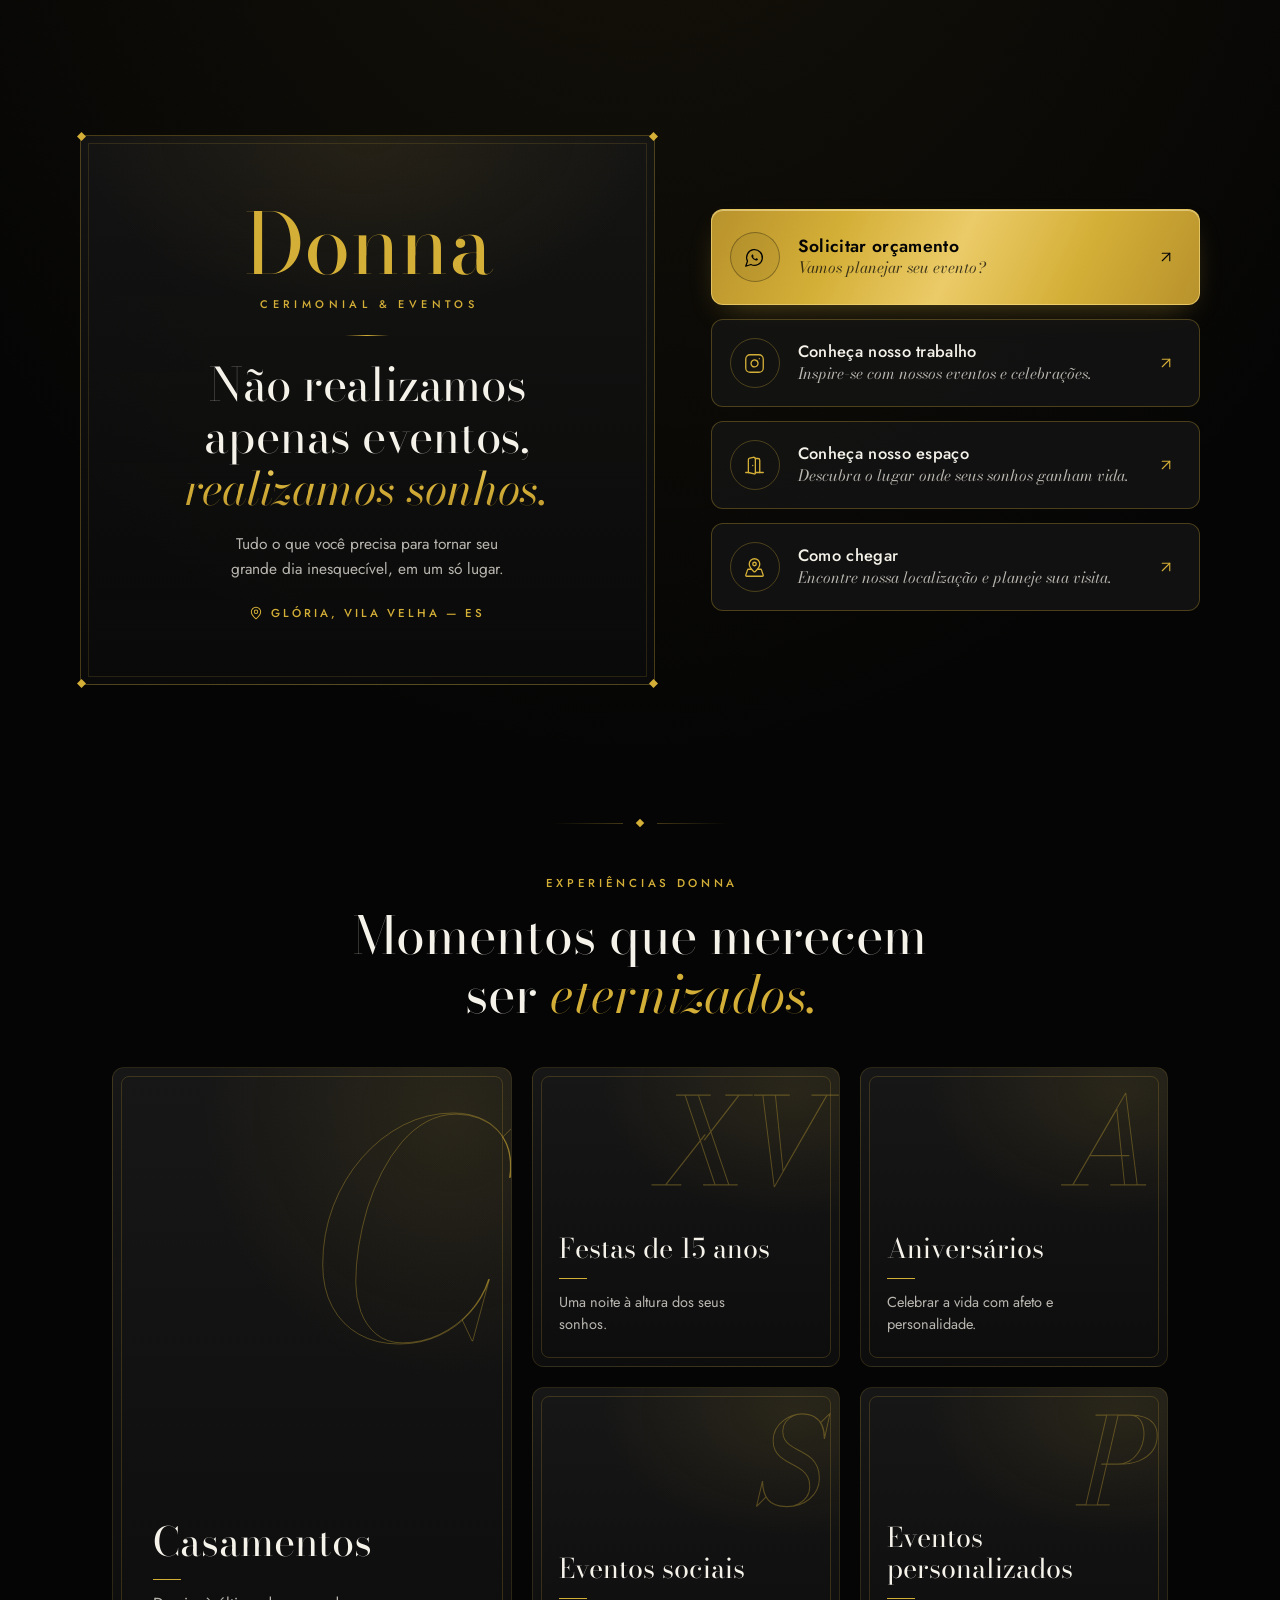
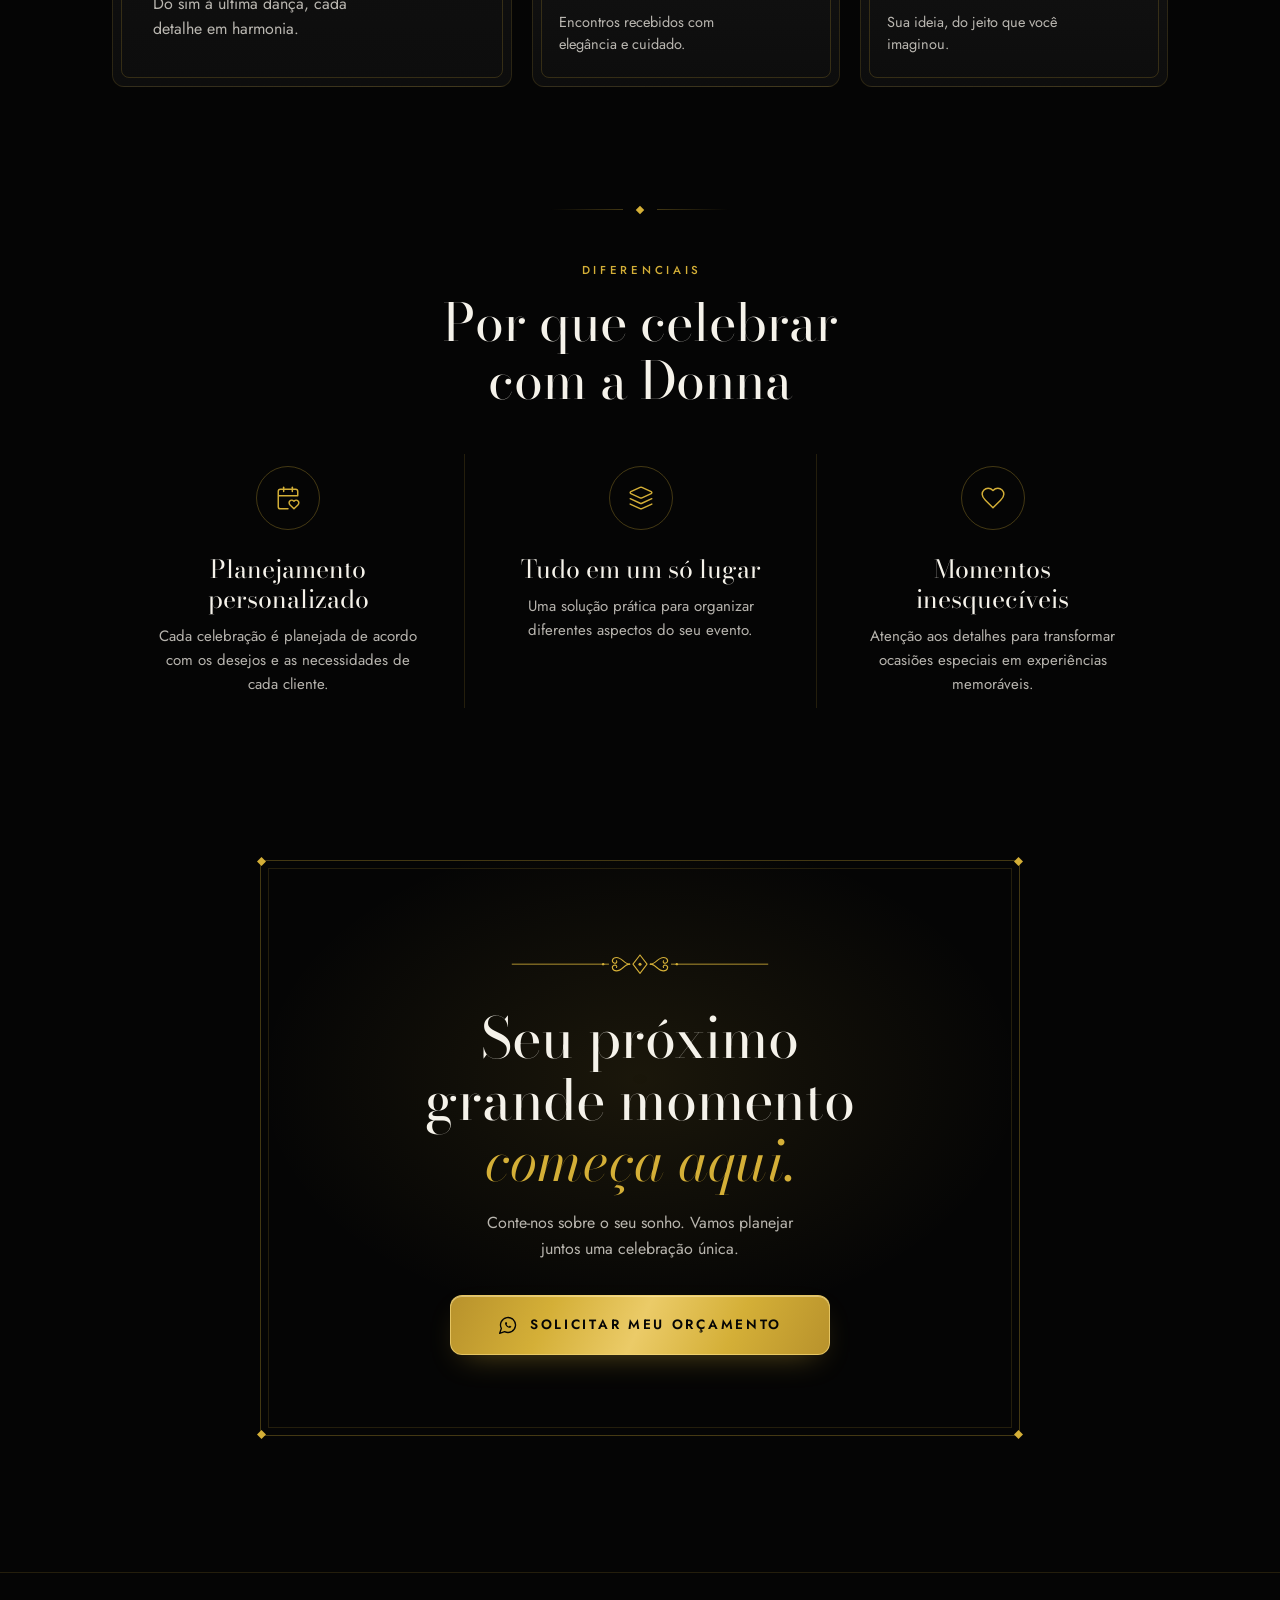
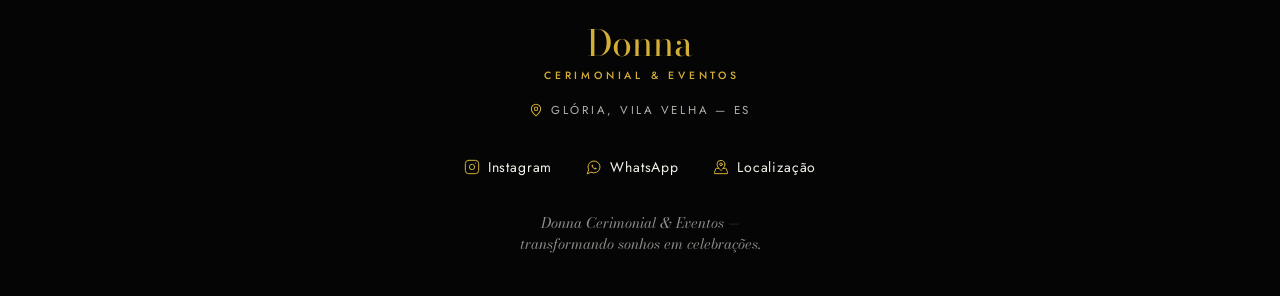
==== index.html @ 0dac5f66 "Bio link premium da Donna Cerimonial & Eventos Página estática (HTML + CSS + JS, sem build) pronta p" ====
<!doctype html>
<html lang="pt-BR">
<head>
  <meta charset="utf-8">
  <meta name="viewport" content="width=device-width, initial-scale=1, viewport-fit=cover">
  <title>Donna Cerimonial &amp; Eventos | Celebre seus sonhos</title>
  <meta name="description" content="Conheça a Donna Cerimonial &amp; Eventos, em Glória, Vila Velha — ES. Entre em contato, solicite seu orçamento e descubra como planejar uma celebração especial.">
  <meta name="theme-color" content="#050505">
  <meta name="color-scheme" content="dark">
  <meta name="format-detection" content="telephone=no">

  <!--
    Ao publicar em um domínio definitivo, troque os caminhos relativos abaixo
    por URLs absolutas (ex.: https://seudominio.com.br/assets/img/og-image.jpg)
    e descomente a linha canonical. Redes sociais exigem URL absoluta na imagem.
  -->
  <!-- <link rel="canonical" href="https://seudominio.com.br/"> -->
  <meta property="og:type" content="website">
  <meta property="og:locale" content="pt_BR">
  <meta property="og:site_name" content="Donna Cerimonial &amp; Eventos">
  <meta property="og:title" content="Donna Cerimonial &amp; Eventos | Celebre seus sonhos">
  <meta property="og:description" content="Conheça a Donna Cerimonial &amp; Eventos, em Glória, Vila Velha — ES. Entre em contato, solicite seu orçamento e descubra como planejar uma celebração especial.">
  <meta property="og:image" content="assets/img/og-image.jpg">
  <meta property="og:image:width" content="1200">
  <meta property="og:image:height" content="630">
  <meta property="og:image:alt" content="Donna Cerimonial &amp; Eventos — Não realizamos apenas eventos, realizamos sonhos.">
  <meta name="twitter:card" content="summary_large_image">
  <meta name="twitter:title" content="Donna Cerimonial &amp; Eventos | Celebre seus sonhos">
  <meta name="twitter:description" content="Conheça a Donna Cerimonial &amp; Eventos, em Glória, Vila Velha — ES. Solicite seu orçamento e planeje uma celebração especial.">
  <meta name="twitter:image" content="assets/img/og-image.jpg">

  <link rel="icon" href="favicon.svg" type="image/svg+xml">
  <link rel="icon" href="favicon-32.png" sizes="32x32" type="image/png">
  <link rel="apple-touch-icon" href="apple-touch-icon.png">

  <link rel="preload" href="assets/fonts/bodoni-moda-latin-opsz-normal.woff2" as="font" type="font/woff2" crossorigin>
  <link rel="preload" href="assets/fonts/bodoni-moda-latin-opsz-italic.woff2" as="font" type="font/woff2" crossorigin>
  <link rel="preload" href="assets/fonts/jost-latin-wght-normal.woff2" as="font" type="font/woff2" crossorigin>
  <link rel="stylesheet" href="assets/css/styles.css">

  <script>document.documentElement.classList.add('js');</script>

  <script type="application/ld+json">
  {
    "@context": "https://schema.org",
    "@type": "LocalBusiness",
    "name": "Donna Cerimonial & Eventos",
    "description": "Cerimonial e eventos: casamentos, festas de 15 anos, aniversários, eventos sociais e personalizados.",
    "slogan": "Não realizamos apenas eventos, realizamos sonhos.",
    "telephone": "+55 27 99788-0077",
    "address": {
      "@type": "PostalAddress",
      "addressLocality": "Vila Velha",
      "addressRegion": "ES",
      "addressCountry": "BR"
    },
    "areaServed": "Vila Velha — ES",
    "sameAs": ["https://www.instagram.com/donnacerimonial.eventos/"]
  }
  </script>

  <!--
    ANALYTICS / META PIXEL (desativados)
    Nenhum rastreamento é carregado nesta página. Para ativar, cole aqui o
    snippet oficial do Google Analytics 4 (gtag.js) e/ou do Meta Pixel, de
    preferência após obter o consentimento do visitante (LGPD).
    Os cliques em links com o atributo data-track já são encaminhados para
    gtag(), fbq() e window.dataLayer automaticamente quando eles existirem
    (veja assets/js/main.js).
  -->
</head>
<body>

  <!-- Biblioteca de ícones (Lucide, ISC) e ornamentos -->
  <svg class="sprite" aria-hidden="true" focusable="false">
    <symbol id="i-whatsapp" viewBox="0 0 24 24">
      <path d="M7.9 20A9 9 0 1 0 4 16.1L2 22Z"/>
      <path fill="currentColor" stroke="none" transform="translate(12.15 12.1) scale(.62) translate(-12 -12.2)" d="M17.472 14.382c-.297-.149-1.758-.867-2.03-.967-.273-.099-.471-.148-.67.15-.197.297-.767.966-.94 1.164-.173.199-.347.223-.644.075-.297-.15-1.255-.463-2.39-1.475-.883-.788-1.48-1.761-1.653-2.059-.173-.297-.018-.458.13-.606.134-.133.298-.347.446-.52.149-.174.198-.298.298-.497.099-.198.05-.371-.025-.52-.075-.149-.669-1.612-.916-2.207-.242-.579-.487-.5-.669-.51-.173-.008-.371-.01-.57-.01-.198 0-.52.074-.792.372-.272.297-1.04 1.016-1.04 2.479 0 1.462 1.065 2.875 1.213 3.074.149.198 2.096 3.2 5.077 4.487.709.306 1.262.489 1.694.625.712.227 1.36.195 1.871.118.571-.085 1.758-.719 2.006-1.413.248-.694.248-1.289.173-1.413-.074-.124-.272-.198-.57-.347z"/>
    </symbol>
    <symbol id="i-instagram" viewBox="0 0 24 24">
      <rect width="20" height="20" x="2" y="2" rx="5" ry="5"/>
      <path d="M16 11.37A4 4 0 1 1 12.63 8 4 4 0 0 1 16 11.37z"/>
      <line x1="17.5" x2="17.51" y1="6.5" y2="6.5"/>
    </symbol>
    <symbol id="i-door-open" viewBox="0 0 24 24">
      <path d="M13 4h3a2 2 0 0 1 2 2v14"/>
      <path d="M2 20h3"/>
      <path d="M13 20h9"/>
      <path d="M10 12v.01"/>
      <path d="M13 4.562v16.157a1 1 0 0 1-1.242.97L5 20V5.562a2 2 0 0 1 1.515-1.94l4-1A2 2 0 0 1 13 4.561Z"/>
    </symbol>
    <symbol id="i-map-pinned" viewBox="0 0 24 24">
      <path d="M18 8c0 3.613-3.869 7.429-5.393 8.795a1 1 0 0 1-1.214 0C9.87 15.429 6 11.613 6 8a6 6 0 0 1 12 0"/>
      <circle cx="12" cy="8" r="2"/>
      <path d="M8.714 14h-3.71a1 1 0 0 0-.948.683l-2.004 6A1 1 0 0 0 3 22h18a1 1 0 0 0 .948-1.316l-2-6a1 1 0 0 0-.949-.684h-3.712"/>
    </symbol>
    <symbol id="i-map-pin" viewBox="0 0 24 24">
      <path d="M20 10c0 4.993-5.539 10.193-7.399 11.799a1 1 0 0 1-1.202 0C9.539 20.193 4 14.993 4 10a8 8 0 0 1 16 0"/>
      <circle cx="12" cy="10" r="3"/>
    </symbol>
    <symbol id="i-arrow-up-right" viewBox="0 0 24 24">
      <path d="M7 7h10v10"/>
      <path d="M7 17 17 7"/>
    </symbol>
    <symbol id="i-calendar-heart" viewBox="0 0 24 24">
      <path d="M3 10h18V6a2 2 0 0 0-2-2H5a2 2 0 0 0-2 2v14a2 2 0 0 0 2 2h7"/>
      <path d="M8 2v4"/>
      <path d="M16 2v4"/>
      <path d="M21.29 14.7a2.43 2.43 0 0 0-2.65-.52c-.3.12-.57.3-.8.53l-.34.34-.35-.34a2.43 2.43 0 0 0-2.65-.53c-.3.12-.56.3-.79.53-.95.94-1 2.53.2 3.74L17.5 22l3.6-3.55c1.2-1.21 1.14-2.8.19-3.74Z"/>
    </symbol>
    <symbol id="i-layers" viewBox="0 0 24 24">
      <path d="m12.83 2.18a2 2 0 0 0-1.66 0L2.6 6.08a1 1 0 0 0 0 1.83l8.58 3.91a2 2 0 0 0 1.66 0l8.58-3.9a1 1 0 0 0 0-1.83Z"/>
      <path d="m22 17.65-9.17 4.16a2 2 0 0 1-1.66 0L2 17.65"/>
      <path d="m22 12.65-9.17 4.16a2 2 0 0 1-1.66 0L2 12.65"/>
    </symbol>
    <symbol id="i-heart" viewBox="0 0 24 24">
      <path d="M19 14c1.49-1.46 3-3.21 3-5.5A5.5 5.5 0 0 0 16.5 3c-1.76 0-3 .5-4.5 2-1.5-1.5-2.74-2-4.5-2A5.5 5.5 0 0 0 2 8.5c0 2.3 1.5 4.05 3 5.5l7 7Z"/>
    </symbol>

    <!-- Ornamento clássico: arabescos simétricos com losango central -->
    <symbol id="o-flourish" viewBox="0 0 240 28">
      <path d="M120 5.5 126.5 14 120 22.5 113.5 14Z"/>
      <circle cx="120" cy="14" r="1.4" fill="currentColor" stroke="none"/>
      <g id="o-flourish-half">
        <path d="M129.5 14c5 0 7-6.2 12.2-6.2 3.9 0 5 4 2.3 5.1-1.8.7-3.2-.6-2.3-2"/>
        <path d="M129.5 14c5 0 7 6.2 12.2 6.2 3.9 0 5-4 2.3-5.1-1.8-.7-3.2.6-2.3 2"/>
        <path d="M149 14h89" stroke-width=".75"/>
        <circle cx="154" cy="14" r="1.1" fill="currentColor" stroke="none"/>
      </g>
      <use href="#o-flourish-half" transform="matrix(-1 0 0 1 240 0)"/>
    </symbol>
  </svg>

  <main id="conteudo">

    <!-- 1 · APRESENTAÇÃO -->
    <section class="hero" aria-labelledby="marca">
      <div class="hero__spread">

        <div class="invite frame">

          <!-- Logo original: salve o arquivo em assets/img/logo.png (fundo transparente ou preto). -->
          <img class="invite__logo" src="assets/img/logo.png" alt="" decoding="async" fetchpriority="high" onerror="this.remove()">

          <h1 class="brand" id="marca">
            <span class="brand__name">Donna</span>
            <span class="brand__kind">Cerimonial &amp; Eventos</span>
          </h1>

          <p class="invite__headline">
            Não realizamos apenas eventos, <em class="foil">realizamos sonhos.</em>
          </p>

          <p class="invite__lead">Tudo o que você precisa para tornar seu grande dia inesquecível, em um só lugar.</p>

          <p class="invite__place">
            <svg class="icon" aria-hidden="true"><use href="#i-map-pin"/></svg>
            Glória, Vila Velha — ES
          </p>
        </div>

        <!-- 2 · LINKS PRINCIPAIS -->
        <nav class="links" aria-label="Contato e localização">
          <ul class="links__list">
            <li>
              <a class="link link--primary" data-track="whatsapp_orcamento_topo"
                 href="https://api.whatsapp.com/send/?phone=5527997880077&amp;text=Ol%C3%A1!%20Conheci%20a%20Donna%20Cerimonial%20%26%20Eventos%20pelo%20Instagram%20e%20gostaria%20de%20solicitar%20um%20or%C3%A7amento%20para%20meu%20evento.&amp;type=phone_number&amp;app_absent=0"
                 target="_blank" rel="noopener">
                <span class="link__icon"><svg class="icon" aria-hidden="true"><use href="#i-whatsapp"/></svg></span>
                <span class="link__text">
                  <span class="link__title">Solicitar orçamento</span>
                  <span class="link__hint">Vamos planejar seu evento?</span>
                </span>
                <svg class="icon link__arrow" aria-hidden="true"><use href="#i-arrow-up-right"/></svg>
                <span class="sr-only">(abre o WhatsApp)</span>
              </a>
            </li>
            <li>
              <a class="link" data-track="instagram_trabalho"
                 href="https://www.instagram.com/donnacerimonial.eventos/"
                 target="_blank" rel="noopener">
                <span class="link__icon"><svg class="icon" aria-hidden="true"><use href="#i-instagram"/></svg></span>
                <span class="link__text">
                  <span class="link__title">Conheça nosso trabalho</span>
                  <span class="link__hint">Inspire-se com nossos eventos e celebrações.</span>
                </span>
                <svg class="icon link__arrow" aria-hidden="true"><use href="#i-arrow-up-right"/></svg>
                <span class="sr-only">(abre o Instagram)</span>
              </a>
            </li>
            <li>
              <a class="link" data-track="google_espaco"
                 href="https://share.google/H26QlBT8dR2Lc7eBj"
                 target="_blank" rel="noopener">
                <span class="link__icon"><svg class="icon" aria-hidden="true"><use href="#i-door-open"/></svg></span>
                <span class="link__text">
                  <span class="link__title">Conheça nosso espaço</span>
                  <span class="link__hint">Descubra o lugar onde seus sonhos ganham vida.</span>
                </span>
                <svg class="icon link__arrow" aria-hidden="true"><use href="#i-arrow-up-right"/></svg>
                <span class="sr-only">(abre o Google)</span>
              </a>
            </li>
            <li>
              <a class="link" data-track="google_como_chegar"
                 href="https://share.google/H26QlBT8dR2Lc7eBj"
                 target="_blank" rel="noopener">
                <span class="link__icon"><svg class="icon" aria-hidden="true"><use href="#i-map-pinned"/></svg></span>
                <span class="link__text">
                  <span class="link__title">Como chegar</span>
                  <span class="link__hint">Encontre nossa localização e planeje sua visita.</span>
                </span>
                <svg class="icon link__arrow" aria-hidden="true"><use href="#i-arrow-up-right"/></svg>
                <span class="sr-only">(abre o Google)</span>
              </a>
            </li>
          </ul>
        </nav>

      </div>
    </section>

    <div class="rule" aria-hidden="true" data-reveal><span></span></div>

    <!-- 3 · EXPERIÊNCIAS DONNA -->
    <section class="experiences" aria-labelledby="experiencias-titulo">
      <header class="section-head" data-reveal>
        <p class="eyebrow">Experiências Donna</p>
        <h2 class="section-title" id="experiencias-titulo">Momentos que merecem ser <em>eternizados.</em></h2>
      </header>

      <!--
        FOTOS: para exibir uma fotografia real em um cartão, coloque o arquivo em
        assets/img/eventos/ e descomente o <img> dentro de .moment__media.
        Formato recomendado: WebP ou JPG, 1200 × 1500 px (retrato 4:5), até ~250 KB.
        Sem foto, o cartão mantém a composição tipográfica com monograma.
      -->
      <section class="moments" aria-label="Tipos de evento" tabindex="0" data-reveal-group>
        <ul class="moments__list">
          <li class="moment moment--feature" style="--i:0">
            <div class="moment__media">
              <!-- <img src="assets/img/eventos/casamentos.webp" alt="Descreva a foto real do casamento" width="1200" height="1500" loading="lazy" decoding="async"> -->
            </div>
            <span class="moment__mono" aria-hidden="true">C</span>
            <div class="moment__body">
              <h3 class="moment__title">Casamentos</h3>
              <p class="moment__text">Do sim à última dança, cada detalhe em harmonia.</p>
            </div>
          </li>
          <li class="moment" style="--i:1">
            <div class="moment__media">
              <!-- <img src="assets/img/eventos/15-anos.webp" alt="Descreva a foto real da festa de 15 anos" width="1200" height="1500" loading="lazy" decoding="async"> -->
            </div>
            <span class="moment__mono" aria-hidden="true">XV</span>
            <div class="moment__body">
              <h3 class="moment__title">Festas de 15 anos</h3>
              <p class="moment__text">Uma noite à altura dos seus sonhos.</p>
            </div>
          </li>
          <li class="moment" style="--i:2">
            <div class="moment__media">
              <!-- <img src="assets/img/eventos/aniversarios.webp" alt="Descreva a foto real do aniversário" width="1200" height="1500" loading="lazy" decoding="async"> -->
            </div>
            <span class="moment__mono" aria-hidden="true">A</span>
            <div class="moment__body">
              <h3 class="moment__title">Aniversários</h3>
              <p class="moment__text">Celebrar a vida com afeto e personalidade.</p>
            </div>
          </li>
          <li class="moment" style="--i:3">
            <div class="moment__media">
              <!-- <img src="assets/img/eventos/eventos-sociais.webp" alt="Descreva a foto real do evento social" width="1200" height="1500" loading="lazy" decoding="async"> -->
            </div>
            <span class="moment__mono" aria-hidden="true">S</span>
            <div class="moment__body">
              <h3 class="moment__title">Eventos sociais</h3>
              <p class="moment__text">Encontros recebidos com elegância e cuidado.</p>
            </div>
          </li>
          <li class="moment" style="--i:4">
            <div class="moment__media">
              <!-- <img src="assets/img/eventos/personalizados.webp" alt="Descreva a foto real do evento personalizado" width="1200" height="1500" loading="lazy" decoding="async"> -->
            </div>
            <span class="moment__mono" aria-hidden="true">P</span>
            <div class="moment__body">
              <h3 class="moment__title">Eventos personalizados</h3>
              <p class="moment__text">Sua ideia, do jeito que você imaginou.</p>
            </div>
          </li>
        </ul>
      </section>

      <p class="experiences__more" data-reveal>
        <a class="text-link" data-track="instagram_experiencias" href="https://www.instagram.com/donnacerimonial.eventos/" target="_blank" rel="noopener">
          Veja mais no Instagram
          <svg class="icon" aria-hidden="true"><use href="#i-arrow-up-right"/></svg>
        </a>
      </p>
    </section>

    <div class="rule" aria-hidden="true" data-reveal><span></span></div>

    <!-- 4 · DIFERENCIAIS -->
    <section class="values" aria-labelledby="diferenciais-titulo">
      <header class="section-head" data-reveal>
        <p class="eyebrow">Diferenciais</p>
        <h2 class="section-title" id="diferenciais-titulo">Por que celebrar com a Donna</h2>
      </header>

      <ul class="values__list">
        <li class="value" data-reveal style="--i:0">
          <span class="value__icon"><svg class="icon" aria-hidden="true"><use href="#i-calendar-heart"/></svg></span>
          <h3 class="value__title">Planejamento personalizado</h3>
          <p class="value__text">Cada celebração é planejada de acordo com os desejos e as necessidades de cada cliente.</p>
        </li>
        <li class="value" data-reveal style="--i:1">
          <span class="value__icon"><svg class="icon" aria-hidden="true"><use href="#i-layers"/></svg></span>
          <h3 class="value__title">Tudo em um só lugar</h3>
          <p class="value__text">Uma solução prática para organizar diferentes aspectos do seu evento.</p>
        </li>
        <li class="value" data-reveal style="--i:2">
          <span class="value__icon"><svg class="icon" aria-hidden="true"><use href="#i-heart"/></svg></span>
          <h3 class="value__title">Momentos inesquecíveis</h3>
          <p class="value__text">Atenção aos detalhes para transformar ocasiões especiais em experiências memoráveis.</p>
        </li>
      </ul>
    </section>

    <!-- 5 · CHAMADA FINAL -->
    <section class="closing" aria-labelledby="chamada-titulo">
      <div class="closing__inner frame">
        <svg class="ornament closing__ornament" viewBox="0 0 240 28" aria-hidden="true" data-reveal><use href="#o-flourish"/></svg>
        <h2 class="closing__title" id="chamada-titulo" data-reveal style="--i:1">Seu próximo grande momento <em>começa aqui.</em></h2>
        <p class="closing__text" data-reveal style="--i:2">Conte-nos sobre o seu sonho. Vamos planejar juntos uma celebração única.</p>
        <div data-reveal style="--i:3">
          <a class="cta" data-track="whatsapp_orcamento_final"
             href="https://api.whatsapp.com/send/?phone=5527997880077&amp;text=Ol%C3%A1!%20Conheci%20a%20Donna%20Cerimonial%20%26%20Eventos%20pelo%20Instagram%20e%20gostaria%20de%20solicitar%20um%20or%C3%A7amento%20para%20meu%20evento.&amp;type=phone_number&amp;app_absent=0"
             target="_blank" rel="noopener">
            <svg class="icon" aria-hidden="true"><use href="#i-whatsapp"/></svg>
            <span>Solicitar meu orçamento</span>
            <span class="sr-only">(abre o WhatsApp)</span>
          </a>
        </div>
      </div>
    </section>
  </main>

  <!-- 6 · RODAPÉ -->
  <footer class="footer">
    <img class="footer__logo" src="assets/img/logo.png" alt="Donna Cerimonial &amp; Eventos" loading="lazy" decoding="async" onerror="this.remove()">
    <p class="footer__wordmark" aria-hidden="true">Donna <span>Cerimonial &amp; Eventos</span></p>

    <p class="footer__place">
      <svg class="icon" aria-hidden="true"><use href="#i-map-pin"/></svg>
      Glória, Vila Velha — ES
    </p>

    <ul class="footer__links">
      <li>
        <a data-track="instagram_rodape" href="https://www.instagram.com/donnacerimonial.eventos/" target="_blank" rel="noopener">
          <svg class="icon" aria-hidden="true"><use href="#i-instagram"/></svg>Instagram
        </a>
      </li>
      <li>
        <a data-track="whatsapp_rodape" href="https://api.whatsapp.com/send/?phone=5527997880077&amp;text=Ol%C3%A1!%20Conheci%20a%20Donna%20Cerimonial%20%26%20Eventos%20pelo%20Instagram%20e%20gostaria%20de%20solicitar%20um%20or%C3%A7amento%20para%20meu%20evento.&amp;type=phone_number&amp;app_absent=0" target="_blank" rel="noopener">
          <svg class="icon" aria-hidden="true"><use href="#i-whatsapp"/></svg>WhatsApp
        </a>
      </li>
      <li>
        <a data-track="google_rodape" href="https://share.google/H26QlBT8dR2Lc7eBj" target="_blank" rel="noopener">
          <svg class="icon" aria-hidden="true"><use href="#i-map-pinned"/></svg>Localização
        </a>
      </li>
    </ul>

    <p class="footer__note">Donna Cerimonial &amp; Eventos — transformando sonhos em celebrações.</p>
  </footer>

  <script src="assets/js/main.js" defer></script>
</body>
</html>
---- assets/css/styles.css ----
/* ==========================================================================
   Donna Cerimonial & Eventos — Bio Link
   Direção: convite de casamento de luxo · hot stamping dourado sobre preto
   ========================================================================== */

/* Fontes (SIL Open Font License) ------------------------------------------ */
@font-face {
  font-family: "Bodoni Moda";
  font-style: normal;
  font-weight: 400 900;
  font-display: swap;
  src: url("../fonts/bodoni-moda-latin-opsz-normal.woff2") format("woff2-variations"),
       url("../fonts/bodoni-moda-latin-opsz-normal.woff2") format("woff2");
}
@font-face {
  font-family: "Bodoni Moda";
  font-style: italic;
  font-weight: 400 900;
  font-display: swap;
  src: url("../fonts/bodoni-moda-latin-opsz-italic.woff2") format("woff2-variations"),
       url("../fonts/bodoni-moda-latin-opsz-italic.woff2") format("woff2");
}
@font-face {
  font-family: "Jost";
  font-style: normal;
  font-weight: 100 900;
  font-display: swap;
  src: url("../fonts/jost-latin-wght-normal.woff2") format("woff2-variations"),
       url("../fonts/jost-latin-wght-normal.woff2") format("woff2");
}

/* Tokens ------------------------------------------------------------------- */
:root {
  --ink: #050505;
  --graphite: #151515;
  --gold: #D4AF37;
  --gold-light: #F5D778;
  --gold-deep: #8F671C;
  --ivory: #F5F2EA;

  --ivory-soft: rgba(245, 242, 234, .74);
  --ivory-faint: rgba(245, 242, 234, .58);
  --line: rgba(212, 175, 55, .30);
  --line-soft: rgba(212, 175, 55, .15);

  --gold-foil: linear-gradient(115deg, #B8922C 0%, #D4AF37 26%, #EBCB68 50%, #D4AF37 74%, #B8922C 100%);

  --serif: "Bodoni Moda", "Bodoni 72", Didot, "Times New Roman", serif;
  --sans: "Jost", "Futura", "Century Gothic", system-ui, sans-serif;

  --gutter: 18px;
  --radius: 12px;
  --ease: cubic-bezier(.2, .7, .2, 1);
}

/* Base --------------------------------------------------------------------- */
*,
*::before,
*::after { box-sizing: border-box; }

html {
  -webkit-text-size-adjust: 100%;
  text-size-adjust: 100%;
}

body {
  margin: 0;
  min-height: 100vh;
  background:
    radial-gradient(110% 55% at 50% -12%, rgba(212, 175, 55, .09), transparent 62%),
    var(--ink);
  color: var(--ivory);
  font-family: var(--sans);
  font-size: 16px;
  line-height: 1.6;
  font-weight: 400;
  -webkit-font-smoothing: antialiased;
  -moz-osx-font-smoothing: grayscale;
  overflow-x: hidden;
}

@supports (overflow-x: clip) {
  body { overflow-x: clip; }
}

h1, h2, h3, p, ul, figure { margin: 0; }
ul { padding: 0; list-style: none; }
img { display: block; max-width: 100%; }
a { color: inherit; -webkit-tap-highlight-color: transparent; }

::selection { background: rgba(212, 175, 55, .35); color: var(--ivory); }

:focus-visible {
  outline: 2px solid var(--gold-light);
  outline-offset: 3px;
}

.sprite {
  position: absolute;
  width: 0;
  height: 0;
  overflow: hidden;
}

.sr-only {
  position: absolute;
  width: 1px;
  height: 1px;
  padding: 0;
  margin: -1px;
  overflow: hidden;
  clip: rect(0 0 0 0);
  white-space: nowrap;
  border: 0;
}

.icon {
  width: 1em;
  height: 1em;
  flex: none;
  fill: none;
  stroke: currentColor;
  stroke-width: 1.5;
  stroke-linecap: round;
  stroke-linejoin: round;
}

/* Moldura de convite (borda dupla + losangos nos cantos) -------------------- */
.frame {
  position: relative;
  border: 1px solid var(--line);
  background:
    radial-gradient(70% 45% at 50% 0%, rgba(212, 175, 55, .09), transparent 72%),
    linear-gradient(180deg, rgba(21, 21, 21, .92), rgba(11, 11, 11, .78));
}

.frame::before {
  content: "";
  position: absolute;
  inset: 7px;
  border: 1px solid var(--line-soft);
  pointer-events: none;
}

.frame::after {
  content: "";
  position: absolute;
  inset: -4px;
  pointer-events: none;
  background-image:
    url("data:image/svg+xml,%3Csvg xmlns='http://www.w3.org/2000/svg' viewBox='0 0 10 10'%3E%3Cpath d='M5 0 10 5 5 10 0 5Z' fill='%23D4AF37'/%3E%3C/svg%3E"),
    url("data:image/svg+xml,%3Csvg xmlns='http://www.w3.org/2000/svg' viewBox='0 0 10 10'%3E%3Cpath d='M5 0 10 5 5 10 0 5Z' fill='%23D4AF37'/%3E%3C/svg%3E"),
    url("data:image/svg+xml,%3Csvg xmlns='http://www.w3.org/2000/svg' viewBox='0 0 10 10'%3E%3Cpath d='M5 0 10 5 5 10 0 5Z' fill='%23D4AF37'/%3E%3C/svg%3E"),
    url("data:image/svg+xml,%3Csvg xmlns='http://www.w3.org/2000/svg' viewBox='0 0 10 10'%3E%3Cpath d='M5 0 10 5 5 10 0 5Z' fill='%23D4AF37'/%3E%3C/svg%3E");
  background-position: 0 0, 100% 0, 0 100%, 100% 100%;
  background-size: 9px 9px;
  background-repeat: no-repeat;
}

/* Texto em hot stamping dourado -------------------------------------------- */
.foil {
  font-style: italic;
  color: var(--gold);
}

@supports ((-webkit-background-clip: text) or (background-clip: text)) {
  .foil {
    background-image:
      linear-gradient(105deg, transparent 43%, rgba(255, 247, 222, .95) 50%, transparent 57%),
      linear-gradient(180deg, var(--gold-light) 0%, var(--gold) 48%, #B48E2C 100%);
    background-size: 300% 100%, 100% 100%;
    background-position: 0% 0, 0 0;
    background-repeat: no-repeat;
    -webkit-background-clip: text;
    background-clip: text;
    color: transparent;
    -webkit-text-fill-color: transparent;
    /* evita o corte das hastes do itálico */
    padding-right: .06em;
    -webkit-box-decoration-break: clone;
    box-decoration-break: clone;
  }
}

/* ==========================================================================
   1 · Apresentação
   ========================================================================== */
.hero {
  padding: max(18px, env(safe-area-inset-top)) var(--gutter) 0;
}

.hero__spread {
  display: grid;
  gap: 16px;
  max-width: 520px;
  margin: 0 auto;
}

.invite {
  padding: 40px 22px 32px;
  text-align: center;
}

.invite__logo {
  height: 116px;
  width: auto;
  max-width: 78%;
  margin: 0 auto 22px;
  object-fit: contain;
}

/* Com logo: o nome vira uma linha discreta em versalete */
.brand {
  font-family: var(--sans);
  font-size: 11.5px;
  font-weight: 500;
  line-height: 1.5;
  letter-spacing: .34em;
  text-transform: uppercase;
  color: var(--gold);
  padding-left: .34em;
}

/* Sem logo: o nome assume a composição tipográfica principal */
.invite:not(:has(.invite__logo)) .brand__name {
  display: block;
  margin-bottom: 12px;
  font-family: var(--serif);
  font-size: clamp(56px, 16vw, 84px);
  font-weight: 400;
  line-height: .95;
  letter-spacing: .005em;
  text-transform: none;
}

.invite:not(:has(.invite__logo)) .brand__kind {
  display: block;
  font-size: 11px;
  letter-spacing: .4em;
}

.invite__headline {
  max-width: 15ch;
  margin: 0 auto;
  font-family: var(--serif);
  font-size: clamp(29px, 7.8vw, 46px);
  font-weight: 400;
  line-height: 1.14;
  letter-spacing: -.005em;
  text-wrap: balance;
}

.invite__headline::before {
  content: "";
  display: block;
  width: 44px;
  height: 1px;
  margin: 22px auto 22px;
  background: linear-gradient(90deg, transparent, var(--gold), transparent);
}

.invite__lead {
  max-width: 31ch;
  margin: 16px auto 0;
  color: var(--ivory-soft);
  font-size: 15.5px;
  line-height: 1.65;
  text-wrap: pretty;
}

.invite__place {
  display: inline-flex;
  align-items: center;
  gap: 8px;
  margin-top: 22px;
  color: var(--gold);
  font-size: 11.5px;
  font-weight: 500;
  letter-spacing: .26em;
  text-transform: uppercase;
}

.invite__place .icon {
  font-size: 14px;
  stroke-width: 1.75;
}

/* ==========================================================================
   2 · Links principais
   ========================================================================== */
.links__list {
  display: grid;
  gap: 12px;
}

.link {
  position: relative;
  display: flex;
  align-items: center;
  gap: 16px;
  min-height: 78px;
  padding: 14px 18px 14px 14px;
  overflow: hidden;
  border: 1px solid var(--line);
  border-radius: var(--radius);
  background: rgba(21, 21, 21, .78);
  color: var(--ivory);
  text-decoration: none;
  transition:
    border-color .45s var(--ease),
    background-color .45s var(--ease),
    box-shadow .45s var(--ease),
    transform .3s var(--ease);
}

.link__icon {
  display: grid;
  place-items: center;
  width: 46px;
  height: 46px;
  flex: none;
  border: 1px solid var(--line);
  border-radius: 50%;
  color: var(--gold);
  font-size: 21px;
  transition: border-color .45s var(--ease), background-color .45s var(--ease);
}

.link__icon .icon {
  transition: transform .5s var(--ease);
}

.link__text {
  display: flex;
  flex: 1;
  flex-direction: column;
  gap: 1px;
  min-width: 0;
}

.link__title {
  font-size: 16.5px;
  font-weight: 500;
  line-height: 1.3;
  letter-spacing: .02em;
}

.link__hint {
  color: var(--ivory-soft);
  font-family: var(--serif);
  font-size: 14.5px;
  font-style: italic;
  line-height: 1.35;
}

.link__arrow {
  color: var(--gold);
  font-size: 18px;
  transition: transform .45s var(--ease);
}

.link:active { transform: scale(.985); }

/* Botão principal: dourado, texto escuro */
.link--primary {
  min-height: 86px;
  border-color: rgba(245, 215, 120, .7);
  background: var(--gold-foil);
  color: var(--ink);
  box-shadow:
    inset 0 1px 0 rgba(255, 244, 210, .45),
    0 12px 32px -14px rgba(212, 175, 55, .45);
}

.link--primary .link__icon {
  border-color: rgba(5, 5, 5, .32);
  background: rgba(5, 5, 5, .05);
  color: var(--ink);
}

.link--primary .link__title {
  font-size: 17.5px;
  font-weight: 600;
}

.link--primary .link__hint { color: rgba(5, 5, 5, .74); }
.link--primary .link__arrow { color: var(--ink); }

/* Reflexo de luz que atravessa os botões dourados */
.link--primary::after,
.cta::after {
  content: "";
  position: absolute;
  inset: 0;
  background: linear-gradient(105deg, transparent 32%, rgba(255, 251, 236, .6) 50%, transparent 68%);
  transform: translateX(-120%);
  pointer-events: none;
}

@media (hover: hover) {
  .link:hover {
    border-color: rgba(212, 175, 55, .62);
    background-color: rgba(30, 28, 22, .92);
  }
  .link:hover .link__icon {
    border-color: var(--gold);
    background-color: rgba(212, 175, 55, .08);
  }
  .link:hover .link__icon .icon { transform: scale(1.08); }
  .link:hover .link__arrow { transform: translate(3px, -3px); }

  .link--primary:hover {
    border-color: var(--gold-light);
    background: var(--gold-foil);
    box-shadow:
      inset 0 1px 0 rgba(255, 244, 210, .55),
      0 0 0 1px rgba(245, 215, 120, .35),
      0 16px 44px -12px rgba(212, 175, 55, .6);
  }
  .link--primary:hover .link__icon {
    border-color: rgba(5, 5, 5, .55);
    background-color: rgba(5, 5, 5, .08);
  }

  .link--primary:hover::after,
  .cta:hover::after {
    transform: translateX(120%);
    transition: transform 1.1s var(--ease);
  }
}

/* ==========================================================================
   Divisor entre seções
   ========================================================================== */
.rule {
  display: flex;
  align-items: center;
  justify-content: center;
  gap: 14px;
  padding: 56px 0 0;
}

.rule::before,
.rule::after {
  content: "";
  width: 72px;
  height: 1px;
  transition: transform 1.2s var(--ease) .1s;
}

.rule::before {
  background: linear-gradient(90deg, transparent, var(--line));
  transform-origin: right;
}

.rule::after {
  background: linear-gradient(90deg, var(--line), transparent);
  transform-origin: left;
}

.rule span {
  width: 6px;
  height: 6px;
  background: var(--gold);
  transform: rotate(45deg);
}

/* ==========================================================================
   Cabeçalhos de seção
   ========================================================================== */
.section-head {
  max-width: 760px;
  margin: 0 auto 36px;
  padding: 0 var(--gutter);
  text-align: center;
}

.eyebrow {
  margin-bottom: 14px;
  padding-left: .32em;
  color: var(--gold);
  font-size: 11.5px;
  font-weight: 500;
  letter-spacing: .32em;
  text-transform: uppercase;
}

.section-title {
  font-family: var(--serif);
  font-size: clamp(31px, 8.2vw, 52px);
  font-weight: 400;
  line-height: 1.12;
  text-wrap: balance;
}

.section-title em,
.closing__title em {
  color: var(--gold);
  font-style: italic;
}

/* ==========================================================================
   3 · Experiências Donna
   ========================================================================== */
.experiences {
  padding-top: 40px;
}

/* Celular: cartões deslizáveis */
.moments {
  overflow-x: auto;
  overscroll-behavior-x: contain;
  scroll-snap-type: x mandatory;
  scroll-padding-inline: var(--gutter);
  scrollbar-width: none;
}

.moments::-webkit-scrollbar { display: none; }

.moments:focus-visible { outline-offset: -2px; }

.moments__list {
  display: flex;
  gap: 14px;
  width: max-content;
  padding: 2px var(--gutter) 6px;
}

.moment {
  position: relative;
  display: flex;
  flex-direction: column;
  justify-content: flex-end;
  width: min(74vw, 300px);
  aspect-ratio: 4 / 5;
  overflow: hidden;
  isolation: isolate;
  border: 1px solid var(--line-soft);
  border-radius: var(--radius);
  background:
    radial-gradient(90% 60% at 85% 8%, rgba(212, 175, 55, .10), transparent 70%),
    linear-gradient(180deg, #171717 0%, #0d0d0d 100%);
  scroll-snap-align: start;
}

.moment::after {
  content: "";
  position: absolute;
  inset: 8px;
  z-index: 2;
  border: 1px solid rgba(212, 175, 55, .2);
  border-radius: calc(var(--radius) - 4px);
  pointer-events: none;
}

.moment__media {
  position: absolute;
  inset: 0;
  z-index: -1;
}

.moment__media img {
  width: 100%;
  height: 100%;
  object-fit: cover;
  transition: transform 1.4s var(--ease);
}

.moment__media::after {
  content: "";
  position: absolute;
  inset: 0;
  background: linear-gradient(180deg, rgba(5, 5, 5, 0) 38%, rgba(5, 5, 5, .88) 100%);
  opacity: 0;
}

.moment:has(img) .moment__media::after { opacity: 1; }
.moment:has(img) .moment__mono { display: none; }

/* Monograma de papelaria fina, visível enquanto não há fotografia */
.moment__mono {
  position: absolute;
  top: 18px;
  right: 22px;
  z-index: -1;
  color: transparent;
  font-family: var(--serif);
  font-size: 168px;
  font-style: italic;
  line-height: 1;
  letter-spacing: -.04em;
  -webkit-text-stroke: 1px rgba(212, 175, 55, .34);
  user-select: none;
}

.moment__body {
  padding: 0 26px 30px;
}

.moment__title {
  font-family: var(--serif);
  font-size: 27px;
  font-weight: 400;
  line-height: 1.15;
}

.moment__title::after {
  content: "";
  display: block;
  width: 28px;
  height: 1px;
  margin: 14px 0 12px;
  background: var(--gold);
}

.moment__text {
  max-width: 24ch;
  color: var(--ivory-soft);
  font-size: 14.5px;
  line-height: 1.55;
}

@media (hover: hover) {
  .moment:hover .moment__media img { transform: scale(1.04); }
}

.experiences__more {
  margin-top: 30px;
  padding: 0 var(--gutter);
  text-align: center;
}

.text-link {
  display: inline-flex;
  align-items: center;
  gap: 10px;
  min-height: 44px;
  border-bottom: 1px solid var(--line);
  color: var(--gold);
  font-size: 12px;
  font-weight: 500;
  letter-spacing: .22em;
  text-decoration: none;
  text-transform: uppercase;
  transition: border-color .4s var(--ease), color .4s var(--ease);
}

.text-link .icon {
  font-size: 15px;
  transition: transform .45s var(--ease);
}

@media (hover: hover) {
  .text-link:hover {
    border-color: var(--gold);
    color: var(--gold-light);
  }
  .text-link:hover .icon { transform: translate(2px, -2px); }
}

/* ==========================================================================
   4 · Diferenciais
   ========================================================================== */
.values {
  padding-top: 40px;
  padding-bottom: 24px;
}

.values__list {
  max-width: 1120px;
  margin: 0 auto;
  padding: 0 var(--gutter);
}

.value {
  display: grid;
  grid-template-columns: 52px 1fr;
  column-gap: 18px;
  padding: 24px 4px;
  border-top: 1px solid var(--line-soft);
}

.value:last-child { border-bottom: 1px solid var(--line-soft); }

.value__icon {
  display: grid;
  place-items: center;
  grid-row: span 2;
  width: 52px;
  height: 52px;
  border: 1px solid var(--line);
  border-radius: 50%;
  color: var(--gold);
  font-size: 22px;
  transition: border-color .5s var(--ease), box-shadow .5s var(--ease);
}

.value__icon .icon {
  stroke-width: 1.35;
  transition: transform .5s var(--ease);
}

.value__title {
  margin-bottom: 6px;
  font-family: var(--serif);
  font-size: 22px;
  font-weight: 400;
  line-height: 1.2;
}

.value__text {
  color: var(--ivory-soft);
  font-size: 15px;
  line-height: 1.6;
}

@media (hover: hover) {
  .value:hover .value__icon {
    border-color: var(--gold);
    box-shadow: 0 0 0 6px rgba(212, 175, 55, .06);
  }
  .value:hover .value__icon .icon { transform: translateY(-2px); }
}

/* ==========================================================================
   5 · Chamada final
   ========================================================================== */
.closing {
  padding: 72px var(--gutter) 88px;
}

.closing__inner {
  max-width: 760px;
  margin: 0 auto;
  padding: 56px 18px 48px;
  text-align: center;
  background:
    radial-gradient(70% 60% at 50% 38%, rgba(212, 175, 55, .10), transparent 72%),
    var(--ink);
}

.closing__ornament {
  display: block;
  width: 216px;
  height: auto;
  margin: 0 auto 28px;
  overflow: visible;
  color: var(--gold);
  fill: none;
  stroke: currentColor;
  stroke-width: 1;
  stroke-linecap: round;
  stroke-linejoin: round;
}

.closing__title {
  max-width: 14ch;
  margin: 0 auto;
  font-family: var(--serif);
  font-size: clamp(32px, 8.6vw, 56px);
  font-weight: 400;
  line-height: 1.1;
  text-wrap: balance;
}

.closing__text {
  max-width: 32ch;
  margin: 18px auto 32px;
  color: var(--ivory-soft);
  font-size: 16px;
  line-height: 1.65;
  text-wrap: pretty;
}

.cta {
  position: relative;
  display: inline-flex;
  align-items: center;
  justify-content: center;
  gap: 12px;
  width: 100%;
  max-width: 380px;
  min-height: 60px;
  padding: 16px 20px;
  overflow: hidden;
  border: 1px solid rgba(245, 215, 120, .7);
  border-radius: var(--radius);
  background: var(--gold-foil);
  color: var(--ink);
  font-size: 13px;
  font-weight: 600;
  letter-spacing: .13em;
  white-space: nowrap;
  text-decoration: none;
  text-transform: uppercase;
  box-shadow:
    inset 0 1px 0 rgba(255, 244, 210, .45),
    0 12px 32px -14px rgba(212, 175, 55, .45);
  transition: box-shadow .45s var(--ease), transform .3s var(--ease);
}

.cta .icon {
  font-size: 20px;
  stroke-width: 1.6;
}

.cta:active { transform: scale(.985); }

@media (hover: hover) {
  .cta:hover {
    box-shadow:
      inset 0 1px 0 rgba(255, 244, 210, .55),
      0 0 0 1px rgba(245, 215, 120, .35),
      0 16px 44px -12px rgba(212, 175, 55, .6);
  }
}

/* ==========================================================================
   6 · Rodapé
   ========================================================================== */
.footer {
  padding: 52px var(--gutter) calc(40px + env(safe-area-inset-bottom));
  border-top: 1px solid var(--line-soft);
  text-align: center;
}

.footer__logo {
  height: 72px;
  width: auto;
  max-width: 60%;
  margin: 0 auto 18px;
  object-fit: contain;
}

.footer__wordmark {
  display: none;
  margin-bottom: 18px;
  color: var(--gold);
  font-family: var(--serif);
  font-size: 36px;
  line-height: 1;
}

.footer__wordmark span {
  display: block;
  margin-top: 10px;
  padding-left: .36em;
  font-family: var(--sans);
  font-size: 10.5px;
  font-weight: 500;
  letter-spacing: .36em;
  text-transform: uppercase;
}

.footer:not(:has(.footer__logo)) .footer__wordmark { display: block; }

.footer__place {
  display: inline-flex;
  align-items: center;
  gap: 8px;
  color: var(--ivory-soft);
  font-size: 11.5px;
  letter-spacing: .24em;
  text-transform: uppercase;
}

.footer__place .icon {
  color: var(--gold);
  font-size: 14px;
  stroke-width: 1.75;
}

.footer__links {
  display: flex;
  flex-wrap: wrap;
  justify-content: center;
  gap: 4px 6px;
  margin: 20px 0 24px;
}

.footer__links a {
  display: inline-flex;
  align-items: center;
  gap: 8px;
  min-height: 44px;
  padding: 0 14px;
  color: var(--ivory);
  font-size: 14px;
  letter-spacing: .06em;
  text-decoration: none;
  transition: color .35s var(--ease);
}

.footer__links .icon {
  color: var(--gold);
  font-size: 16px;
  transition: transform .45s var(--ease);
}

@media (hover: hover) {
  .footer__links a:hover { color: var(--gold-light); }
  .footer__links a:hover .icon { transform: translateY(-1px) scale(1.08); }
}

.footer__note {
  max-width: 30ch;
  margin: 0 auto;
  color: var(--ivory-faint);
  font-family: var(--serif);
  font-size: 14.5px;
  font-style: italic;
  line-height: 1.5;
}

/* ==========================================================================
   Movimento
   ========================================================================== */
@keyframes rise {
  from { opacity: 0; transform: translateY(14px); }
  to   { opacity: 1; transform: none; }
}

@keyframes fade {
  from { opacity: 0; }
  to   { opacity: 1; }
}

@keyframes foil-sweep {
  from { background-position: 100% 0, 0 0; }
  to   { background-position: 0% 0, 0 0; }
}

@keyframes sheen {
  from { transform: translateX(-120%); }
  to   { transform: translateX(120%); }
}

@media (prefers-reduced-motion: no-preference) {
  html { scroll-behavior: smooth; }

  /* Abertura: a moldura surge, depois a marca, o texto e os botões */
  .invite             { animation: fade 1.1s var(--ease) both; }
  .invite__logo       { animation: rise 1s var(--ease) .15s both; }
  .brand              { animation: rise 1s var(--ease) .3s both; }
  .invite__headline   { animation: rise 1s var(--ease) .45s both; }
  .invite__lead       { animation: rise 1s var(--ease) .6s both; }
  .invite__place      { animation: rise 1s var(--ease) .7s both; }
  .links__list > li   { animation: rise .9s var(--ease) both; }
  .links__list > li:nth-child(1) { animation-delay: .75s; }
  .links__list > li:nth-child(2) { animation-delay: .84s; }
  .links__list > li:nth-child(3) { animation-delay: .93s; }
  .links__list > li:nth-child(4) { animation-delay: 1.02s; }

  /* Um único reflexo de luz no título e, em seguida, no botão principal */
  .foil { animation: foil-sweep 1.8s ease-in-out 1.5s; }
  .link--primary::after { animation: sheen 1.3s var(--ease) 2.5s; }

  /* Revelação ao rolar (ativada pelo JavaScript) */
  .js [data-reveal],
  .js [data-reveal-group] > * > * {
    opacity: 0;
    transform: translateY(22px);
    transition:
      opacity .9s var(--ease) calc(var(--i, 0) * 90ms),
      transform .9s var(--ease) calc(var(--i, 0) * 90ms);
  }

  .js [data-reveal].is-in,
  .js [data-reveal-group].is-in > * > * {
    opacity: 1;
    transform: none;
  }

  /* Divisores: linhas que se abrem a partir do losango */
  .js .rule[data-reveal] { transform: none; }
  .js .rule[data-reveal]::before,
  .js .rule[data-reveal]::after { transform: scaleX(0); }
  .js .rule[data-reveal].is-in::before,
  .js .rule[data-reveal].is-in::after { transform: scaleX(1); }

  /* Ornamento final desenhado a traço */
  .js .closing__ornament[data-reveal] {
    stroke-dasharray: 160;
    stroke-dashoffset: 160;
    transition:
      opacity 1s var(--ease),
      transform 1s var(--ease),
      stroke-dashoffset 2.2s var(--ease) .15s;
  }
  .js .closing__ornament[data-reveal].is-in { stroke-dashoffset: 0; }
}

/* ==========================================================================
   Celulares estreitos (até 359px)
   ========================================================================== */
@media (max-width: 359px) {
  :root { --gutter: 14px; }

  .invite { padding: 34px 16px 28px; }
  .invite__headline { font-size: 27px; }
  .invite__lead { font-size: 15px; }
  .invite__place { letter-spacing: .2em; }

  .link { gap: 12px; padding: 12px 14px 12px 12px; }
  .link__icon { width: 40px; height: 40px; font-size: 19px; }
  .link__title { font-size: 15.5px; }
  .link--primary .link__title { font-size: 16px; }
  .link__hint { font-size: 13.5px; }

  .cta { padding: 16px 14px; font-size: 12px; letter-spacing: .1em; }
}

/* ==========================================================================
   Tablet
   ========================================================================== */
@media (min-width: 640px) {
  :root { --gutter: 32px; }

  .invite { padding: 52px 40px 40px; }
  .invite__logo { height: 132px; }

  .rule { padding-top: 72px; }
  .experiences,
  .values { padding-top: 48px; }
  .section-head { margin-bottom: 44px; }

  .closing { padding: 96px var(--gutter) 112px; }
  .closing__inner { padding: 72px 48px 64px; }

  .cta {
    padding: 16px 32px;
    font-size: 13.5px;
    letter-spacing: .2em;
  }
}

/* ==========================================================================
   Desktop
   ========================================================================== */
@media (min-width: 960px) {
  .hero { padding-top: 0; }

  /* Convite à esquerda, cartão de resposta à direita */
  .hero__spread {
    grid-template-columns: minmax(0, 1.08fr) minmax(0, .92fr);
    align-items: center;
    gap: 56px;
    max-width: 1120px;
    min-height: min(100vh, 780px);
    padding: 64px 0 24px;
  }

  .invite { padding: 68px 52px 56px; }
  .invite__logo { height: 150px; }

  .links__list { gap: 14px; }
  .link { min-height: 88px; padding: 18px 24px 18px 18px; gap: 18px; }
  .link--primary { min-height: 96px; }
  .link__icon { width: 50px; height: 50px; }
  .link__hint { font-size: 15.5px; }

  .rule { padding-top: 40px; }

  /* Grade editorial: casamentos em destaque */
  .moments { overflow: visible; }

  .moments__list {
    display: grid;
    grid-template-columns: minmax(0, 1.3fr) repeat(2, minmax(0, 1fr));
    grid-auto-rows: 300px;
    gap: 20px;
    width: auto;
    max-width: 1120px;
    margin: 0 auto;
    padding: 0 var(--gutter);
  }

  .moment {
    width: auto;
    aspect-ratio: auto;
  }

  .moment__mono { top: 14px; right: 18px; font-size: 120px; }

  .moment--feature { grid-row: span 2; }
  .moment--feature .moment__mono { font-size: 300px; }
  .moment--feature .moment__title { font-size: 40px; }
  .moment--feature .moment__body { padding: 0 40px 44px; }
  .moment--feature .moment__text { font-size: 16px; }

  .experiences__more { margin-top: 36px; }

  .values__list {
    display: grid;
    grid-template-columns: repeat(3, 1fr);
  }

  .value {
    display: block;
    padding: 12px 40px;
    border-top: 0;
    text-align: center;
  }

  .value:last-child { border-bottom: 0; }
  .value + .value { border-left: 1px solid var(--line-soft); }

  .value__icon {
    width: 64px;
    height: 64px;
    margin: 0 auto 24px;
    font-size: 26px;
  }

  .value__title { margin-bottom: 10px; font-size: 25px; }
  .value__text { max-width: 30ch; margin: 0 auto; }

  .closing { padding: 128px var(--gutter) 136px; }
  .closing__inner { padding: 88px 64px 80px; }
  .closing__ornament { width: 260px; }
}

/* ==========================================================================
   Movimento reduzido: tudo visível, sem animação
   ========================================================================== */
@media (prefers-reduced-motion: reduce) {
  *,
  *::before,
  *::after {
    animation: none !important;
    transition: none !important;
  }
}
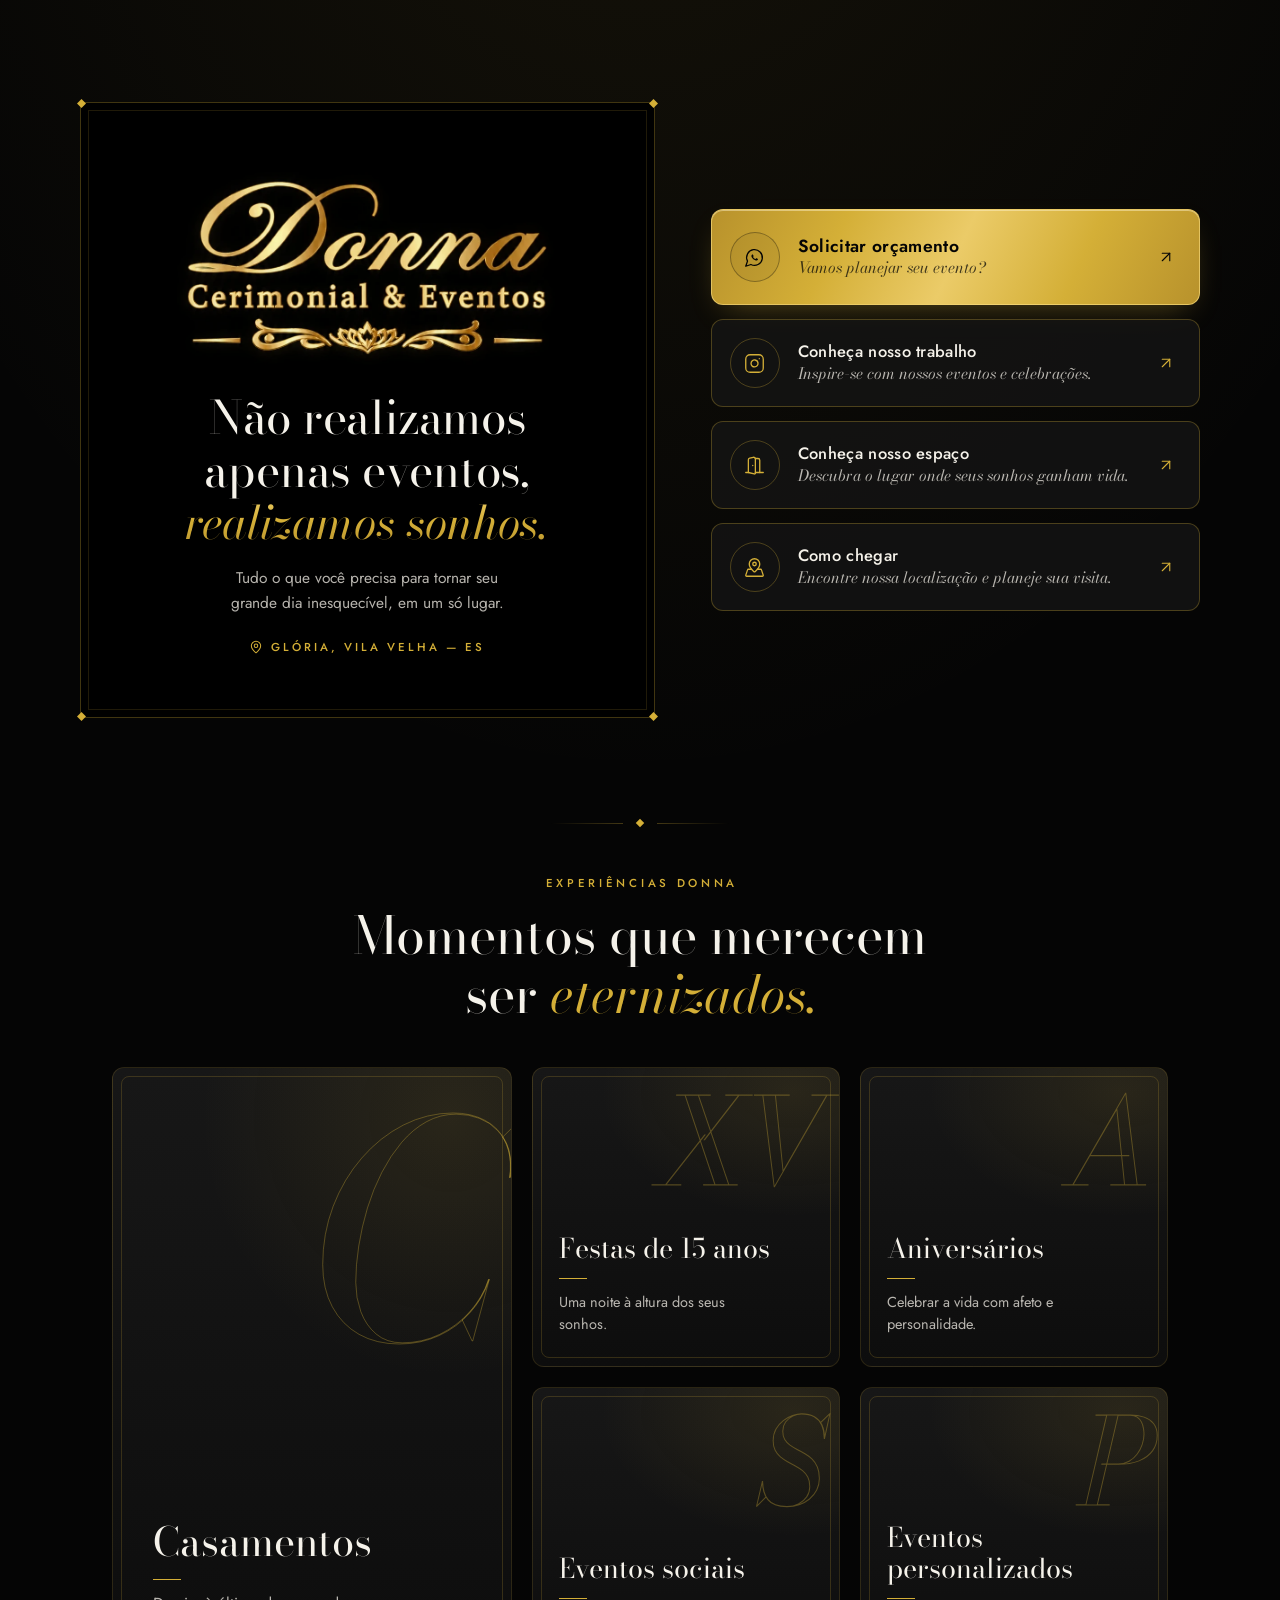
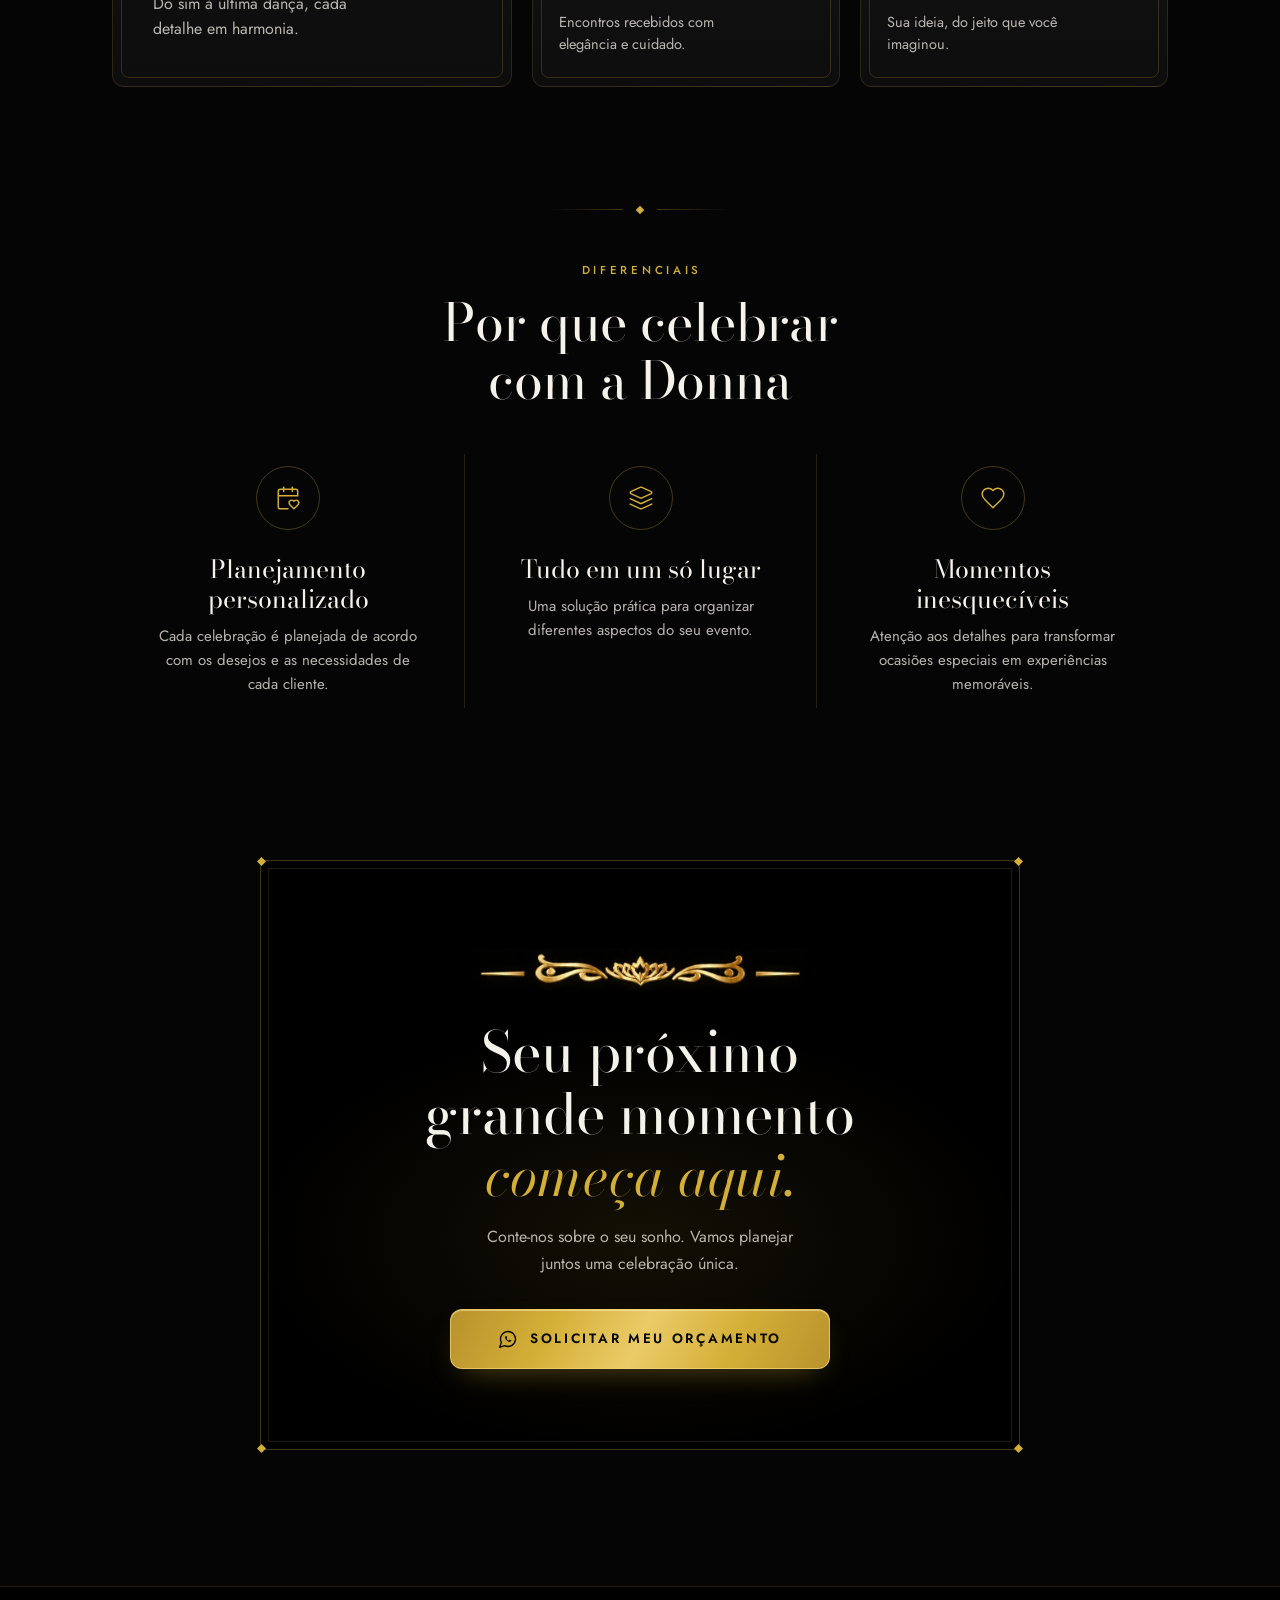
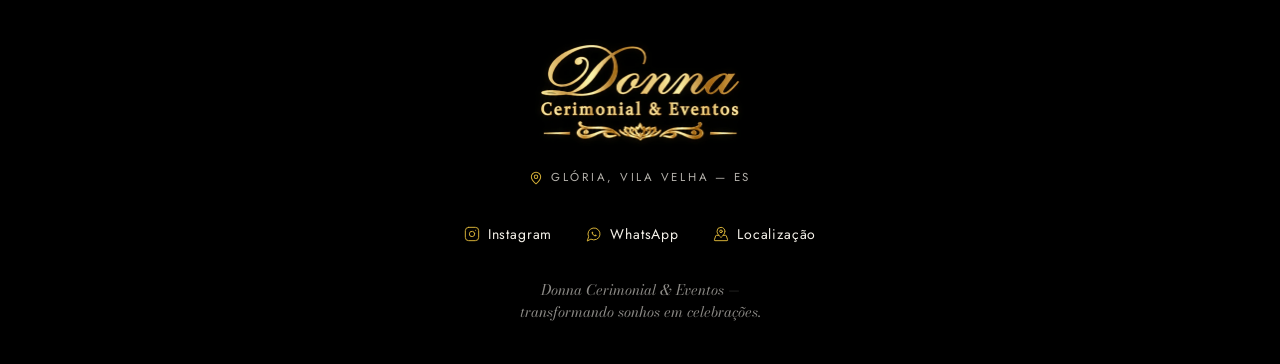
==== commit ab7fdee7: "Usa a logo original enviada pela Donna - Logo oficial como título principal (h1 com texto alternativ" ====
--- a/index.html
+++ b/index.html
@@ -29,13 +29,14 @@
   <meta name="twitter:description" content="Conheça a Donna Cerimonial &amp; Eventos, em Glória, Vila Velha — ES. Solicite seu orçamento e planeje uma celebração especial.">
   <meta name="twitter:image" content="assets/img/og-image.jpg">
 
-  <link rel="icon" href="favicon.svg" type="image/svg+xml">
   <link rel="icon" href="favicon-32.png" sizes="32x32" type="image/png">
+  <link rel="icon" href="icon-192.png" sizes="192x192" type="image/png">
   <link rel="apple-touch-icon" href="apple-touch-icon.png">
 
   <link rel="preload" href="assets/fonts/bodoni-moda-latin-opsz-normal.woff2" as="font" type="font/woff2" crossorigin>
   <link rel="preload" href="assets/fonts/bodoni-moda-latin-opsz-italic.woff2" as="font" type="font/woff2" crossorigin>
   <link rel="preload" href="assets/fonts/jost-latin-wght-normal.woff2" as="font" type="font/woff2" crossorigin>
+  <link rel="preload" href="assets/img/logo-donna.webp" as="image" type="image/webp" fetchpriority="high">
   <link rel="stylesheet" href="assets/css/styles.css">
 
   <script>document.documentElement.classList.add('js');</script>
@@ -71,7 +72,7 @@
 </head>
 <body>
 
-  <!-- Biblioteca de ícones (Lucide, ISC) e ornamentos -->
+  <!-- Biblioteca de ícones (Lucide, ISC) -->
   <svg class="sprite" aria-hidden="true" focusable="false">
     <symbol id="i-whatsapp" viewBox="0 0 24 24">
       <path d="M7.9 20A9 9 0 1 0 4 16.1L2 22Z"/>
@@ -117,18 +118,6 @@
       <path d="M19 14c1.49-1.46 3-3.21 3-5.5A5.5 5.5 0 0 0 16.5 3c-1.76 0-3 .5-4.5 2-1.5-1.5-2.74-2-4.5-2A5.5 5.5 0 0 0 2 8.5c0 2.3 1.5 4.05 3 5.5l7 7Z"/>
     </symbol>
 
-    <!-- Ornamento clássico: arabescos simétricos com losango central -->
-    <symbol id="o-flourish" viewBox="0 0 240 28">
-      <path d="M120 5.5 126.5 14 120 22.5 113.5 14Z"/>
-      <circle cx="120" cy="14" r="1.4" fill="currentColor" stroke="none"/>
-      <g id="o-flourish-half">
-        <path d="M129.5 14c5 0 7-6.2 12.2-6.2 3.9 0 5 4 2.3 5.1-1.8.7-3.2-.6-2.3-2"/>
-        <path d="M129.5 14c5 0 7 6.2 12.2 6.2 3.9 0 5-4 2.3-5.1-1.8-.7-3.2.6-2.3 2"/>
-        <path d="M149 14h89" stroke-width=".75"/>
-        <circle cx="154" cy="14" r="1.1" fill="currentColor" stroke="none"/>
-      </g>
-      <use href="#o-flourish-half" transform="matrix(-1 0 0 1 240 0)"/>
-    </symbol>
   </svg>
 
   <main id="conteudo">
@@ -139,12 +128,9 @@
 
         <div class="invite frame">
 
-          <!-- Logo original: salve o arquivo em assets/img/logo.png (fundo transparente ou preto). -->
-          <img class="invite__logo" src="assets/img/logo.png" alt="" decoding="async" fetchpriority="high" onerror="this.remove()">
-
+          <!-- Logo original, sem alterações (apenas recortada). A sombra preta do arquivo se funde ao fundo preto. -->
           <h1 class="brand" id="marca">
-            <span class="brand__name">Donna</span>
-            <span class="brand__kind">Cerimonial &amp; Eventos</span>
+            <img class="brand__logo" src="assets/img/logo-donna.webp" alt="Donna Cerimonial &amp; Eventos" width="843" height="432" fetchpriority="high" decoding="async">
           </h1>
 
           <p class="invite__headline">
@@ -329,7 +315,7 @@
     <!-- 5 · CHAMADA FINAL -->
     <section class="closing" aria-labelledby="chamada-titulo">
       <div class="closing__inner frame">
-        <svg class="ornament closing__ornament" viewBox="0 0 240 28" aria-hidden="true" data-reveal><use href="#o-flourish"/></svg>
+        <img class="closing__ornament" src="assets/img/logo-ornamento.webp" alt="" width="827" height="104" loading="lazy" decoding="async" data-reveal>
         <h2 class="closing__title" id="chamada-titulo" data-reveal style="--i:1">Seu próximo grande momento <em>começa aqui.</em></h2>
         <p class="closing__text" data-reveal style="--i:2">Conte-nos sobre o seu sonho. Vamos planejar juntos uma celebração única.</p>
         <div data-reveal style="--i:3">
@@ -347,8 +333,7 @@
 
   <!-- 6 · RODAPÉ -->
   <footer class="footer">
-    <img class="footer__logo" src="assets/img/logo.png" alt="Donna Cerimonial &amp; Eventos" loading="lazy" decoding="async" onerror="this.remove()">
-    <p class="footer__wordmark" aria-hidden="true">Donna <span>Cerimonial &amp; Eventos</span></p>
+    <img class="footer__logo" src="assets/img/logo-donna.webp" alt="Donna Cerimonial &amp; Eventos" width="843" height="432" loading="lazy" decoding="async">
 
     <p class="footer__place">
       <svg class="icon" aria-hidden="true"><use href="#i-map-pin"/></svg>
--- a/assets/css/styles.css
+++ b/assets/css/styles.css
@@ -37,6 +37,8 @@
   --gold-light: #F5D778;
   --gold-deep: #8F671C;
   --ivory: #F5F2EA;
+  /* Preto absoluto: só atrás da logo, para que a sombra original do arquivo desapareça */
+  --logo-backing: #000;
 
   --ivory-soft: rgba(245, 242, 234, .74);
   --ivory-faint: rgba(245, 242, 234, .58);
@@ -129,9 +131,7 @@
 .frame {
   position: relative;
   border: 1px solid var(--line);
-  background:
-    radial-gradient(70% 45% at 50% 0%, rgba(212, 175, 55, .09), transparent 72%),
-    linear-gradient(180deg, rgba(21, 21, 21, .92), rgba(11, 11, 11, .78));
+  background: var(--logo-backing);
 }
 
 .frame::before {
@@ -201,62 +201,26 @@
   text-align: center;
 }
 
-.invite__logo {
-  height: 116px;
-  width: auto;
-  max-width: 78%;
-  margin: 0 auto 22px;
-  object-fit: contain;
-}
-
-/* Com logo: o nome vira uma linha discreta em versalete */
+/* A logo original é o título principal da página */
 .brand {
-  font-family: var(--sans);
-  font-size: 11.5px;
-  font-weight: 500;
-  line-height: 1.5;
-  letter-spacing: .34em;
-  text-transform: uppercase;
-  color: var(--gold);
-  padding-left: .34em;
-}
-
-/* Sem logo: o nome assume a composição tipográfica principal */
-.invite:not(:has(.invite__logo)) .brand__name {
-  display: block;
-  margin-bottom: 12px;
-  font-family: var(--serif);
-  font-size: clamp(56px, 16vw, 84px);
-  font-weight: 400;
-  line-height: .95;
-  letter-spacing: .005em;
-  text-transform: none;
-}
-
-.invite:not(:has(.invite__logo)) .brand__kind {
-  display: block;
-  font-size: 11px;
-  letter-spacing: .4em;
+  line-height: 0;
+}
+
+.brand__logo {
+  width: min(100%, 300px);
+  height: auto;
+  margin: 0 auto;
 }
 
 .invite__headline {
   max-width: 15ch;
-  margin: 0 auto;
+  margin: 26px auto 0;
   font-family: var(--serif);
   font-size: clamp(29px, 7.8vw, 46px);
   font-weight: 400;
   line-height: 1.14;
   letter-spacing: -.005em;
   text-wrap: balance;
-}
-
-.invite__headline::before {
-  content: "";
-  display: block;
-  width: 44px;
-  height: 1px;
-  margin: 22px auto 22px;
-  background: linear-gradient(90deg, transparent, var(--gold), transparent);
 }
 
 .invite__lead {
@@ -732,25 +696,18 @@
 .closing__inner {
   max-width: 760px;
   margin: 0 auto;
-  padding: 56px 18px 48px;
+  padding: 52px 18px 48px;
   text-align: center;
+  /* brilho discreto atrás do título, abaixo do ornamento */
   background:
-    radial-gradient(70% 60% at 50% 38%, rgba(212, 175, 55, .10), transparent 72%),
-    var(--ink);
+    radial-gradient(70% 50% at 50% 64%, rgba(212, 175, 55, .09), transparent 72%),
+    var(--logo-backing);
 }
 
 .closing__ornament {
-  display: block;
-  width: 216px;
+  width: min(100%, 290px);
   height: auto;
-  margin: 0 auto 28px;
-  overflow: visible;
-  color: var(--gold);
-  fill: none;
-  stroke: currentColor;
-  stroke-width: 1;
-  stroke-linecap: round;
-  stroke-linejoin: round;
+  margin: 0 auto 30px;
 }
 
 .closing__title {
@@ -821,38 +778,15 @@
 .footer {
   padding: 52px var(--gutter) calc(40px + env(safe-area-inset-bottom));
   border-top: 1px solid var(--line-soft);
+  background: var(--logo-backing);
   text-align: center;
 }
 
 .footer__logo {
-  height: 72px;
-  width: auto;
-  max-width: 60%;
-  margin: 0 auto 18px;
-  object-fit: contain;
-}
-
-.footer__wordmark {
-  display: none;
-  margin-bottom: 18px;
-  color: var(--gold);
-  font-family: var(--serif);
-  font-size: 36px;
-  line-height: 1;
-}
-
-.footer__wordmark span {
-  display: block;
-  margin-top: 10px;
-  padding-left: .36em;
-  font-family: var(--sans);
-  font-size: 10.5px;
-  font-weight: 500;
-  letter-spacing: .36em;
-  text-transform: uppercase;
-}
-
-.footer:not(:has(.footer__logo)) .footer__wordmark { display: block; }
+  width: 210px;
+  height: auto;
+  margin: 0 auto 20px;
+}
 
 .footer__place {
   display: inline-flex;
@@ -940,8 +874,7 @@
 
   /* Abertura: a moldura surge, depois a marca, o texto e os botões */
   .invite             { animation: fade 1.1s var(--ease) both; }
-  .invite__logo       { animation: rise 1s var(--ease) .15s both; }
-  .brand              { animation: rise 1s var(--ease) .3s both; }
+  .brand              { animation: rise 1.1s var(--ease) .15s both; }
   .invite__headline   { animation: rise 1s var(--ease) .45s both; }
   .invite__lead       { animation: rise 1s var(--ease) .6s both; }
   .invite__place      { animation: rise 1s var(--ease) .7s both; }
@@ -978,16 +911,6 @@
   .js .rule[data-reveal].is-in::before,
   .js .rule[data-reveal].is-in::after { transform: scaleX(1); }
 
-  /* Ornamento final desenhado a traço */
-  .js .closing__ornament[data-reveal] {
-    stroke-dasharray: 160;
-    stroke-dashoffset: 160;
-    transition:
-      opacity 1s var(--ease),
-      transform 1s var(--ease),
-      stroke-dashoffset 2.2s var(--ease) .15s;
-  }
-  .js .closing__ornament[data-reveal].is-in { stroke-dashoffset: 0; }
 }
 
 /* ==========================================================================
@@ -996,8 +919,8 @@
 @media (max-width: 359px) {
   :root { --gutter: 14px; }
 
-  .invite { padding: 34px 16px 28px; }
-  .invite__headline { font-size: 27px; }
+  .invite { padding: 28px 16px 24px; }
+  .invite__headline { margin-top: 20px; font-size: 27px; }
   .invite__lead { font-size: 15px; }
   .invite__place { letter-spacing: .2em; }
 
@@ -1017,7 +940,7 @@
   :root { --gutter: 32px; }
 
   .invite { padding: 52px 40px 40px; }
-  .invite__logo { height: 132px; }
+  .brand__logo { width: 340px; }
 
   .rule { padding-top: 72px; }
   .experiences,
@@ -1051,7 +974,7 @@
   }
 
   .invite { padding: 68px 52px 56px; }
-  .invite__logo { height: 150px; }
+  .brand__logo { width: 380px; }
 
   .links__list { gap: 14px; }
   .link { min-height: 88px; padding: 18px 24px 18px 18px; gap: 18px; }
@@ -1117,7 +1040,7 @@
 
   .closing { padding: 128px var(--gutter) 136px; }
   .closing__inner { padding: 88px 64px 80px; }
-  .closing__ornament { width: 260px; }
+  .closing__ornament { width: 340px; }
 }
 
 /* ==========================================================================
